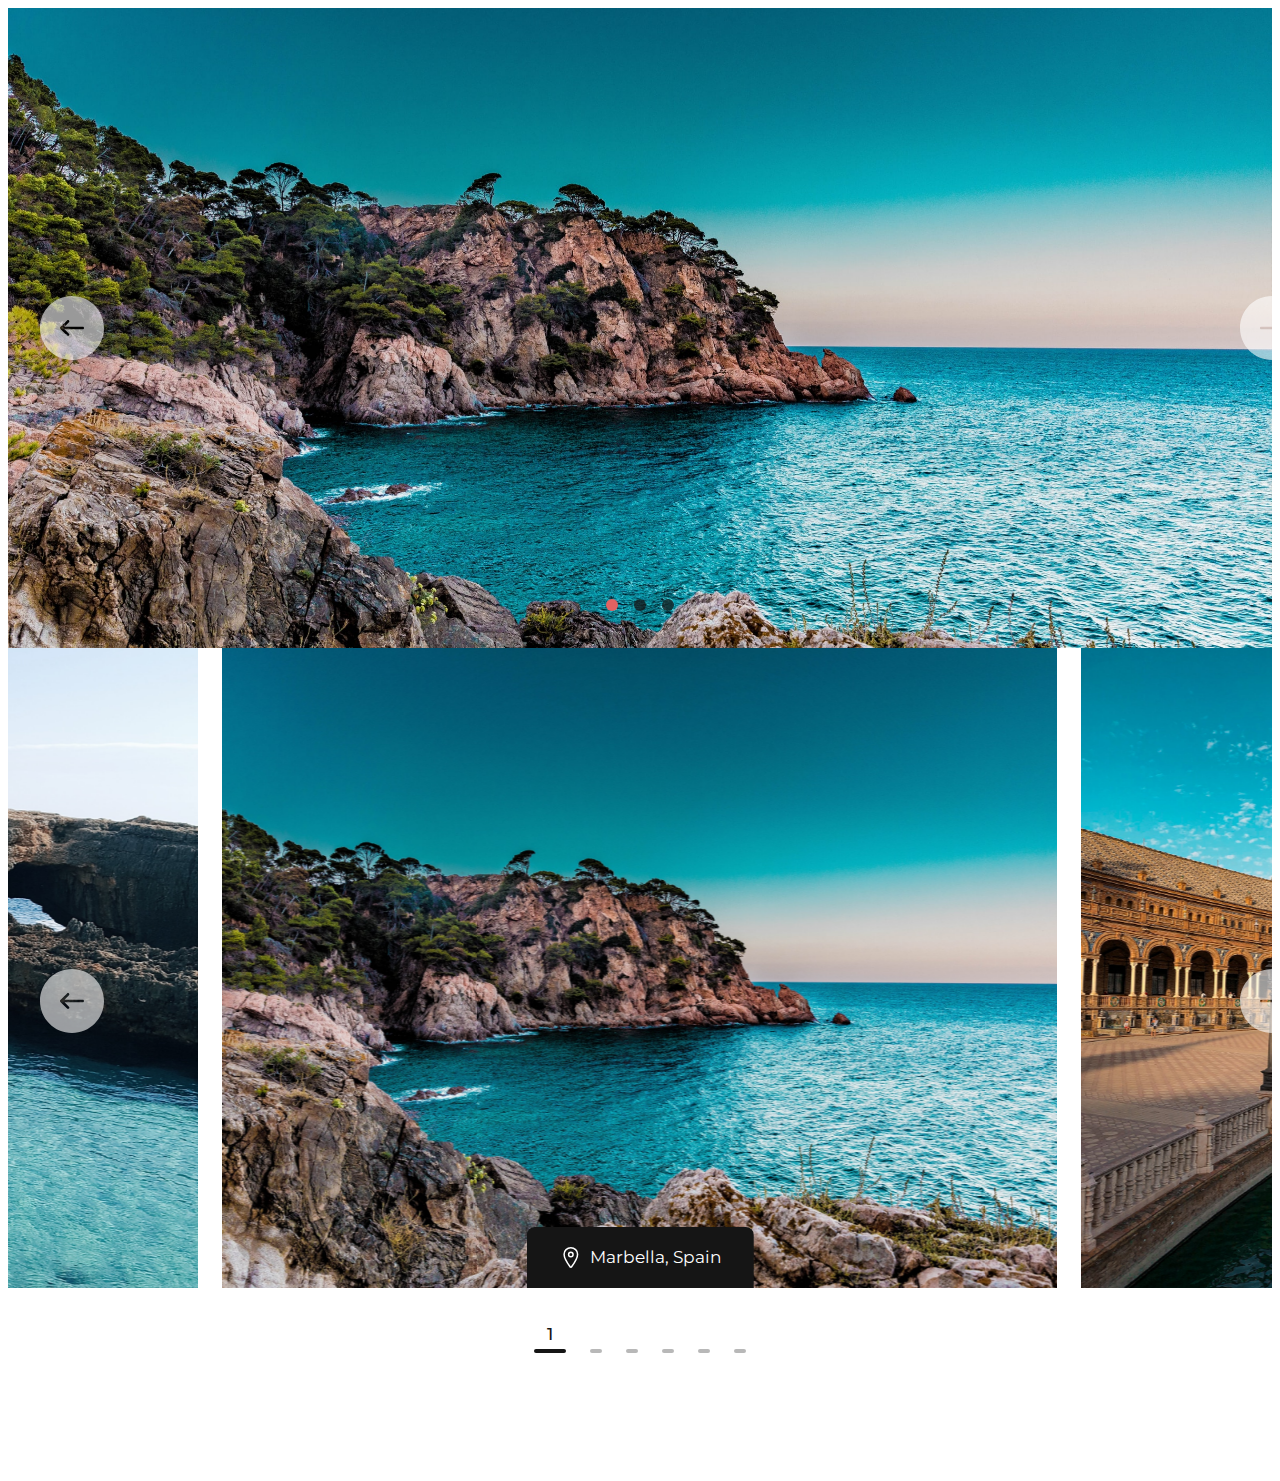
==== index.html @ aea29564 "swiperJS" ====
<!DOCTYPE html>
<html lang="en">
  <head>
    <meta charset="UTF-8" />
    <meta http-equiv="X-UA-Compatible" content="IE=edge" />
    <meta name="viewport" content="width=device-width, initial-scale=1.0" />
    <title>The Kingdom of Spain</title>

    <!-- Reset -->
    <link
      rel="stylesheet"
      href="https://cdnjs.cloudflare.com/ajax/libs/modern-normalize/1.1.0/modern-normalize.min.css"
      integrity="sha512-wpPYUAdjBVSE4KJnH1VR1HeZfpl1ub8YT/NKx4PuQ5NmX2tKuGu6U/JRp5y+Y8XG2tV+wKQpNHVUX03MfMFn9Q=="
      crossorigin="anonymous"
      referrerpolicy="no-referrer"
    />

    <!-- Swiper CSS -->
    <link
      rel="stylesheet"
      href="https://cdn.jsdelivr.net/npm/swiper@8/swiper-bundle.min.css"
    />

    <!-- Google Fonts -->
    <link rel="preconnect" href="https://fonts.googleapis.com" />
    <link rel="preconnect" href="https://fonts.gstatic.com" crossorigin />
    <link
      href="https://fonts.googleapis.com/css2?family=EB+Garamond:ital,wght@0,400;0,700;1,400&family=Montserrat:wght@400;500&display=swap"
      rel="stylesheet"
    />

    <!-- Main CSS -->
    <link rel="stylesheet" href="app.css" />
  </head>
  <body>
    <section id="slider-1">
      <div class="swiper" id="swiper-1">
        <div class="swiper-wrapper">
          <div class="swiper-slide">
            <img src="image/spain-1.jpg" alt="Spain" />
          </div>
          <!-- end swiper-slide -->
          <div class="swiper-slide">
            <img src="image/spain-2.jpg" alt="Spain" />
          </div>
          <!-- end swiper-slide -->
          <div class="swiper-slide">
            <img src="image/spain-3.jpg" alt="Spain" />
          </div>
          <!-- end swiper-slide -->
        </div>
        <div class="swiper-custom-nav">
          <svg
            width="64"
            height="64"
            viewBox="0 0 64 64"
            id="nav-left"
            fill="none"
            xmlns="http://www.w3.org/2000/svg"
          >
            <path
              fill-rule="evenodd"
              clip-rule="evenodd"
              d="M32 2.79753e-06C14.3269 4.34256e-06 -4.34256e-06 14.3269 -2.79753e-06 32C-1.2525e-06 49.6731 14.3269 64 32 64C49.6731 64 64 49.6731 64 32C64 14.3269 49.6731 1.2525e-06 32 2.79753e-06ZM28.9334 24.3999C28.6667 24.1333 28.4 23.9999 28 23.9999C27.6 23.9999 27.3334 24.1333 27.0667 24.3999L20.4 31.0666L20.4 31.0667C20.2 31.2667 20.075 31.5041 20.025 31.751C19.9417 32.1624 20.0666 32.6 20.4 32.9333L27.0667 39.6C27.6 40.1333 28.4 40.1333 28.9333 39.6C29.4667 39.0667 29.4667 38.2667 28.9333 37.7333L24.5334 33.3334L42.7222 33.3334C43.4889 33.3334 44 32.8 44 32C44 31.2 43.4889 30.6667 42.7222 30.6667L24.5333 30.6667L28.9334 26.2666C29.4667 25.7333 29.4667 24.9333 28.9334 24.3999Z"
              fill="white"
            />
          </svg>

          <svg
            width="64"
            height="64"
            viewBox="0 0 64 64"
            id="nav-right"
            fill="none"
            xmlns="http://www.w3.org/2000/svg"
          >
            <path
              fill-rule="evenodd"
              clip-rule="evenodd"
              d="M32 64C49.6731 64 64 49.6731 64 32C64 14.3269 49.6731 0 32 0C14.3269 0 0 14.3269 0 32C0 49.6731 14.3269 64 32 64ZM35.0666 39.6001C35.3333 39.8667 35.6 40.0001 36 40.0001C36.4 40.0001 36.6666 39.8667 36.9333 39.6001L43.6 32.9334L43.6 32.9333C43.8 32.7333 43.925 32.4959 43.975 32.249C44.0583 31.8376 43.9334 31.4 43.6 31.0667L36.9333 24.4C36.4 23.8667 35.6 23.8667 35.0667 24.4C34.5333 24.9333 34.5333 25.7333 35.0667 26.2667L39.4666 30.6666H21.2778C20.5111 30.6666 20 31.2 20 32C20 32.8 20.5111 33.3333 21.2778 33.3333H39.4667L35.0666 37.7334C34.5333 38.2667 34.5333 39.0667 35.0666 39.6001Z"
              fill="white"
            />
          </svg>
        </div>
        <div class="swiper-pagination"></div>
      </div>
      <!-- end swiper -->
    </section>

    <section id="slider-2">
      <div class="container wide">
        <div class="swiper" id="swiper-2">
          <div class="swiper-wrapper">
            <div class="swiper-slide">
              <figure>
                <img src="image/spain-1.jpg" alt="Marbella, Spain" />
                <figcaption>
                  <img src="image/icon-location.svg" alt="Icon location" />
                  Marbella, Spain
                </figcaption>
              </figure>
            </div>
            <!-- end swiper-slide -->
            <div class="swiper-slide">
              <figure>
                <img src="image/spain-2.jpg" alt="Sevilla, Spain" />
                <figcaption>
                  <img src="image/icon-location.svg" alt="Icon location" />
                  Sevilla, Spain
                </figcaption>
              </figure>
            </div>
            <!-- end swiper-slide -->
            <div class="swiper-slide">
              <figure>
                <img src="image/spain-3.jpg" alt="Fornalutx, Mallorca, Spain" />
                <figcaption>
                  <img src="image/icon-location.svg" alt="Icon location" />
                  Fornalutx, Mallorca, Spain
                </figcaption>
              </figure>
            </div>
            <!-- end swiper-slide -->
            <div class="swiper-slide">
              <figure>
                <img
                  src="image/spain-4.jpg"
                  alt="Calle Niño de Guevara, 1, 29008 Málaga, Spain"
                />
                <figcaption>
                  <img src="img/icon-location.svg" alt="Icon location" />
                  Calle Niño de Guevara, 1, 29008 Málaga, Spain
                </figcaption>
              </figure>
            </div>
            <!-- end swiper-slide -->
            <div class="swiper-slide">
              <figure>
                <img src="image/spain-5.jpg" alt="Valldemossa, Spain" />
                <figcaption>
                  <img src="image/icon-location.svg" alt="Icon location" />
                  Valldemossa, Spain
                </figcaption>
              </figure>
            </div>
            <!-- end swiper-slide -->
            <div class="swiper-slide">
              <figure>
                <img
                  src="image/spain-6.jpg"
                  alt="Cala S'Almunia in Mallorca, Spain"
                />
                <figcaption>
                  <img src="image/icon-location.svg" alt="Icon location" />
                  Cala S'Almunia in Mallorca, Spain
                </figcaption>
              </figure>
            </div>
            <!-- end swiper-slide -->
          </div>
          <!-- end swiper-wrapper -->

          <div class="swiper-custom-nav">
            <svg
              width="64"
              height="64"
              viewBox="0 0 64 64"
              id="nav-left"
              fill="none"
              xmlns="http://www.w3.org/2000/svg"
            >
              <path
                fill-rule="evenodd"
                clip-rule="evenodd"
                d="M32 2.79753e-06C14.3269 4.34256e-06 -4.34256e-06 14.3269 -2.79753e-06 32C-1.2525e-06 49.6731 14.3269 64 32 64C49.6731 64 64 49.6731 64 32C64 14.3269 49.6731 1.2525e-06 32 2.79753e-06ZM28.9334 24.3999C28.6667 24.1333 28.4 23.9999 28 23.9999C27.6 23.9999 27.3334 24.1333 27.0667 24.3999L20.4 31.0666L20.4 31.0667C20.2 31.2667 20.075 31.5041 20.025 31.751C19.9417 32.1624 20.0666 32.6 20.4 32.9333L27.0667 39.6C27.6 40.1333 28.4 40.1333 28.9333 39.6C29.4667 39.0667 29.4667 38.2667 28.9333 37.7333L24.5334 33.3334L42.7222 33.3334C43.4889 33.3334 44 32.8 44 32C44 31.2 43.4889 30.6667 42.7222 30.6667L24.5333 30.6667L28.9334 26.2666C29.4667 25.7333 29.4667 24.9333 28.9334 24.3999Z"
                fill="white"
              />
            </svg>

            <svg
              width="64"
              height="64"
              viewBox="0 0 64 64"
              id="nav-right"
              fill="none"
              xmlns="http://www.w3.org/2000/svg"
            >
              <path
                fill-rule="evenodd"
                clip-rule="evenodd"
                d="M32 64C49.6731 64 64 49.6731 64 32C64 14.3269 49.6731 0 32 0C14.3269 0 0 14.3269 0 32C0 49.6731 14.3269 64 32 64ZM35.0666 39.6001C35.3333 39.8667 35.6 40.0001 36 40.0001C36.4 40.0001 36.6666 39.8667 36.9333 39.6001L43.6 32.9334L43.6 32.9333C43.8 32.7333 43.925 32.4959 43.975 32.249C44.0583 31.8376 43.9334 31.4 43.6 31.0667L36.9333 24.4C36.4 23.8667 35.6 23.8667 35.0667 24.4C34.5333 24.9333 34.5333 25.7333 35.0667 26.2667L39.4666 30.6666H21.2778C20.5111 30.6666 20 31.2 20 32C20 32.8 20.5111 33.3333 21.2778 33.3333H39.4667L35.0666 37.7334C34.5333 38.2667 34.5333 39.0667 35.0666 39.6001Z"
                fill="white"
              />
            </svg>
          </div>
          <!-- end swiper-custom-nav -->

          <div class="swiper-custom-pagination"></div>
        </div>
        <!-- end swiper -->
      </div>
      <!-- end container -->
    </section>

    <!-- Swiper JS -->
    <script src="https://cdn.jsdelivr.net/npm/swiper@8/swiper-bundle.min.js"></script>
    <script src="app.js"></script>
  </body>
</html>
---- app.css ----
/* Custom properties */
:root {
  --black: #151515;
  --black-90: rgba(21, 21, 21, 0.9);
  --black-75: rgba(21, 21, 21, 0.75);
  --black-50: rgba(21, 21, 21, 0.5);
  --bg-1: #e3cfcf;
  --bg-2: #e9e9e9;
  --accent: #e36262;
  --primary-ff: "EB Garamond", Georgia, serif;
  --secondary-ff: "Montserrat", Helvetica, sans-serif;
}

/* Typography */
body {
  font-family: var(--primary-ff);
  color: var(--black-90);
}

h1 {
  font-size: 58px;
  line-height: 85px;
}

h2 {
  font-size: 45px;
  line-height: 67px;
  font-weight: 400;
}

h3 {
  font-size: 36px;
  line-height: 55px;
  font-weight: 400;
}

p {
  font-size: 22px;
  line-height: 36px;
  color: var(--black-90);
}

a {
  color: var(--black);
}

a:hover {
  color: var(--accent);
}

/* Sections */

#slider-2 {
  padding-bottom: 7.5rem;
}

/* Responsive */
@media screen and (max-width: 800px) {
  .padded,
  #main-header {
    padding: 4rem;
  }
}

/* Swiper */
.swiper-slide img {
  display: block;
  width: 100%;
  height: 40rem;
  object-fit: cover;
}

.swiper-slide figure {
  position: relative;
  margin: 0;
  overflow: hidden;
}

.swiper-slide figcaption {
  position: absolute;
  bottom: 0;
  color: #fff;
  font-size: 17px;
  font-family: var(--secondary-ff);
  line-height: 29px;
  background-color: var(--black);
  display: flex;
  justify-content: center;
  gap: 0.5rem;
  border-radius: 0.5rem 0.5rem 0 0;
  padding: 1rem 2rem;
  left: 50%;
  transform: translate3d(-50%, 100%, 0);
  opacity: 0;
  transition: all 0.3s ease-in-out;
}

.swiper-slide-active figcaption {
  transform: translate3d(-50%, 0, 0);
  opacity: 1;
}

.swiper-slide figcaption img {
  width: auto;
  height: auto;
  object-fit: contain;
}

#swiper-1 .swiper-pagination {
  bottom: 2rem;
}

#swiper-1 .swiper-pagination-bullet {
  margin: 0 0.5rem;
  opacity: 1;
  background-color: var(--black-75);
  width: 0.75rem;
  height: 0.75rem;
}

#swiper-1 .swiper-pagination-bullet-active {
  background-color: var(--accent);
}

.swiper-custom-nav {
  position: absolute;
  top: 50%;
  transform: translateY(-50%);
  left: 0;
  z-index: 10;
  padding: 0 2rem;
  display: flex;
  justify-content: space-between;
  width: 100%;
}

.swiper-custom-nav svg {
  cursor: pointer;
  opacity: 0.6;
  transition: all 0.3s ease-in-out;
}

.swiper-custom-nav svg:hover {
  opacity: 1;
}

.swiper-custom-pagination {
  display: flex;
  width: 100%;
  padding-top: 2rem;
  justify-content: center;
  gap: 1rem;
  font-family: var(--secondary-ff);
  font-size: 17px;
  line-height: 29px;
  font-weight: 500;
  color: var(--black);
}

.swiper-custom-pagination .swiper-pagination-bullet {
  width: auto;
  height: auto;
  border-radius: 0;
  background-color: transparent;
  opacity: 1;
  text-align: center;
}

.swiper-custom-pagination .number {
  opacity: 0;
  transition: all 0.3s ease-in-out;
}

.swiper-custom-pagination .line {
  opacity: 0.3;
  height: 0.25rem;
  width: 0.75rem;
  background-color: var(--black);
  display: block;
  border-radius: 4px;
  transition: all 0.3s ease-in-out;
}

.swiper-custom-pagination .swiper-pagination-bullet-active .number,
.swiper-custom-pagination .swiper-pagination-bullet-active .line {
  opacity: 1;
}

.swiper-custom-pagination .swiper-pagination-bullet-active .line {
  width: 2rem;
}

@media screen and (max-width: 800px) {
  .swiper-slide img {
    height: 20rem;
  }

  .swiper-slide figcaption {
    left: 0;
    transform: none;
    width: 100%;
    border-radius: 0;
    background-color: var(--black-90);
  }

  .swiper-custom-nav {
    display: none;
  }
}
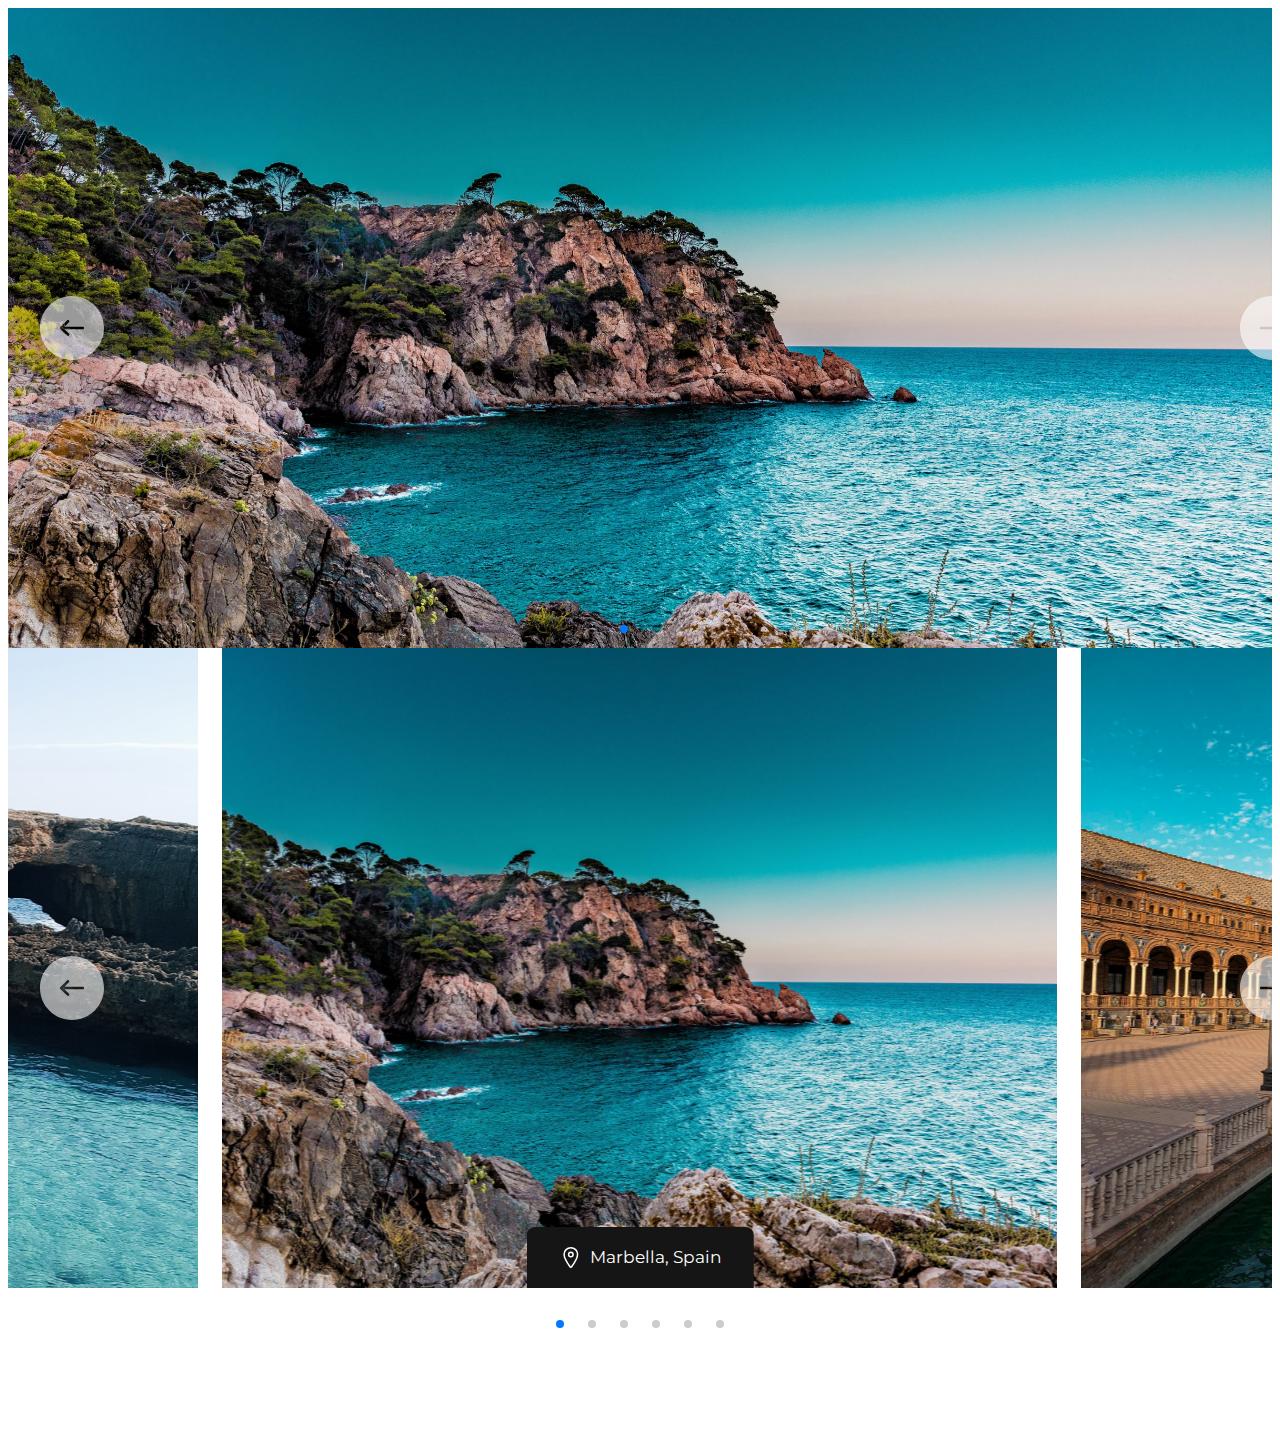
==== commit 1538cbd4: "Resolve Cmts: 30/11" ====
--- a/index.html
+++ b/index.html
@@ -128,7 +128,7 @@
                   alt="Calle Niño de Guevara, 1, 29008 Málaga, Spain"
                 />
                 <figcaption>
-                  <img src="img/icon-location.svg" alt="Icon location" />
+                  <img src="image/icon-location.svg" alt="Icon location" />
                   Calle Niño de Guevara, 1, 29008 Málaga, Spain
                 </figcaption>
               </figure>
--- a/app.css
+++ b/app.css
@@ -1,98 +1,83 @@
-/* Custom properties */
+h2,
+h3 {
+  font-weight: 400;
+}
+body,
+p {
+  color: var(--black-90);
+}
+.swiper-custom-pagination,
+.swiper-slide figcaption {
+  font-family: var(--secondary-ff);
+  font-size: 17px;
+  line-height: 29px;
+}
 :root {
   --black: #151515;
   --black-90: rgba(21, 21, 21, 0.9);
   --black-75: rgba(21, 21, 21, 0.75);
   --black-50: rgba(21, 21, 21, 0.5);
-  --bg-1: #e3cfcf;
-  --bg-2: #e9e9e9;
   --accent: #e36262;
   --primary-ff: "EB Garamond", Georgia, serif;
   --secondary-ff: "Montserrat", Helvetica, sans-serif;
 }
-
-/* Typography */
 body {
   font-family: var(--primary-ff);
-  color: var(--black-90);
 }
-
 h1 {
   font-size: 58px;
   line-height: 85px;
 }
-
 h2 {
   font-size: 45px;
   line-height: 67px;
-  font-weight: 400;
 }
 
 h3 {
   font-size: 36px;
   line-height: 55px;
-  font-weight: 400;
 }
 
 p {
   font-size: 22px;
   line-height: 36px;
-  color: var(--black-90);
 }
-
-a {
-  color: var(--black);
-}
-
-a:hover {
-  color: var(--accent);
-}
-
-/* Sections */
 
 #slider-2 {
   padding-bottom: 7.5rem;
 }
-
-/* Responsive */
-@media screen and (max-width: 800px) {
-  .padded,
-  #main-header {
-    padding: 4rem;
+.swiper-slide {
+  & img {
+    display: block;
+    width: 100%;
+    height: 40rem;
+    object-fit: cover;
   }
-}
-
-/* Swiper */
-.swiper-slide img {
-  display: block;
-  width: 100%;
-  height: 40rem;
-  object-fit: cover;
-}
-
-.swiper-slide figure {
-  position: relative;
-  margin: 0;
-  overflow: hidden;
-}
-
-.swiper-slide figcaption {
-  position: absolute;
-  bottom: 0;
-  color: #fff;
-  font-size: 17px;
-  font-family: var(--secondary-ff);
-  line-height: 29px;
-  background-color: var(--black);
-  display: flex;
-  justify-content: center;
-  gap: 0.5rem;
-  border-radius: 0.5rem 0.5rem 0 0;
-  padding: 1rem 2rem;
-  left: 50%;
-  transform: translate3d(-50%, 100%, 0);
-  opacity: 0;
-  transition: all 0.3s ease-in-out;
+  & figure {
+    position: relative;
+    margin: 0;
+    overflow: hidden;
+  }
+  & figcaption {
+    position: absolute;
+    bottom: 0;
+    color: #fff;
+    background-color: var(--black);
+    display: flex;
+    justify-content: center;
+    gap: 0.5rem;
+    border-radius: 0.5rem 0.5rem 0 0;
+    padding: 1rem 2rem;
+    left: 50%;
+    transform: translate3d(-50%, 100%, 0);
+    opacity: 0;
+    transition: 0.3s ease-in-out;
+  }
+  & figcaption img {
+    width: auto;
+    height: auto;
+    object-fit: contain;
+  }
 }
 
 .swiper-slide-active figcaption {
@@ -100,26 +85,20 @@
   opacity: 1;
 }
 
-.swiper-slide figcaption img {
-  width: auto;
-  height: auto;
-  object-fit: contain;
-}
-
-#swiper-1 .swiper-pagination {
-  bottom: 2rem;
-}
-
-#swiper-1 .swiper-pagination-bullet {
-  margin: 0 0.5rem;
-  opacity: 1;
-  background-color: var(--black-75);
-  width: 0.75rem;
-  height: 0.75rem;
-}
-
-#swiper-1 .swiper-pagination-bullet-active {
-  background-color: var(--accent);
+#swiper-1 {
+  &.swiper-pagination {
+    bottom: 2rem;
+  }
+  &.swiper-pagination-bullet {
+    margin: 0 0.5rem;
+    opacity: 1;
+    background-color: var(--black-75);
+    width: 0.75rem;
+    height: 0.75rem;
+  }
+  &.swiper-pagination-bullet-active {
+    background-color: var(--accent);
+  }
 }
 
 .swiper-custom-nav {
@@ -132,69 +111,61 @@
   display: flex;
   justify-content: space-between;
   width: 100%;
+  & svg {
+    cursor: pointer;
+    opacity: 0.6;
+    transition: 0.3s ease-in-out;
+  }
+  & svg:hover {
+    opacity: 1;
+  }
 }
-
-.swiper-custom-nav svg {
-  cursor: pointer;
-  opacity: 0.6;
-  transition: all 0.3s ease-in-out;
-}
-
-.swiper-custom-nav svg:hover {
+.swiper-custom-pagination .swiper-pagination-bullet-active .line,
+.swiper-custom-pagination .swiper-pagination-bullet-active .number {
   opacity: 1;
 }
-
 .swiper-custom-pagination {
   display: flex;
   width: 100%;
   padding-top: 2rem;
   justify-content: center;
   gap: 1rem;
-  font-family: var(--secondary-ff);
-  font-size: 17px;
-  line-height: 29px;
   font-weight: 500;
   color: var(--black);
-}
-
-.swiper-custom-pagination .swiper-pagination-bullet {
-  width: auto;
-  height: auto;
-  border-radius: 0;
-  background-color: transparent;
-  opacity: 1;
-  text-align: center;
-}
-
-.swiper-custom-pagination .number {
-  opacity: 0;
-  transition: all 0.3s ease-in-out;
-}
-
-.swiper-custom-pagination .line {
-  opacity: 0.3;
-  height: 0.25rem;
-  width: 0.75rem;
-  background-color: var(--black);
-  display: block;
-  border-radius: 4px;
-  transition: all 0.3s ease-in-out;
-}
-
-.swiper-custom-pagination .swiper-pagination-bullet-active .number,
-.swiper-custom-pagination .swiper-pagination-bullet-active .line {
-  opacity: 1;
-}
-
-.swiper-custom-pagination .swiper-pagination-bullet-active .line {
-  width: 2rem;
+  &.swiper-pagination-bullet {
+    width: auto;
+    height: auto;
+    border-radius: 0;
+    background-color: transparent;
+    opacity: 1;
+    text-align: center;
+  }
+  &.number {
+    opacity: 0;
+    transition: 0.3s ease-in-out;
+  }
+  &.line {
+    opacity: 0.3;
+    height: 0.25rem;
+    width: 0.75rem;
+    background-color: var(--black);
+    display: block;
+    border-radius: 4px;
+    transition: 0.3s ease-in-out;
+  }
+  &.swiper-pagination-bullet-active .line {
+    width: 2rem;
+  }
 }
 
 @media screen and (max-width: 800px) {
+  #main-header,
+  .padded {
+    padding: 4rem;
+  }
   .swiper-slide img {
     height: 20rem;
   }
-
   .swiper-slide figcaption {
     left: 0;
     transform: none;
@@ -202,7 +173,6 @@
     border-radius: 0;
     background-color: var(--black-90);
   }
-
   .swiper-custom-nav {
     display: none;
   }
